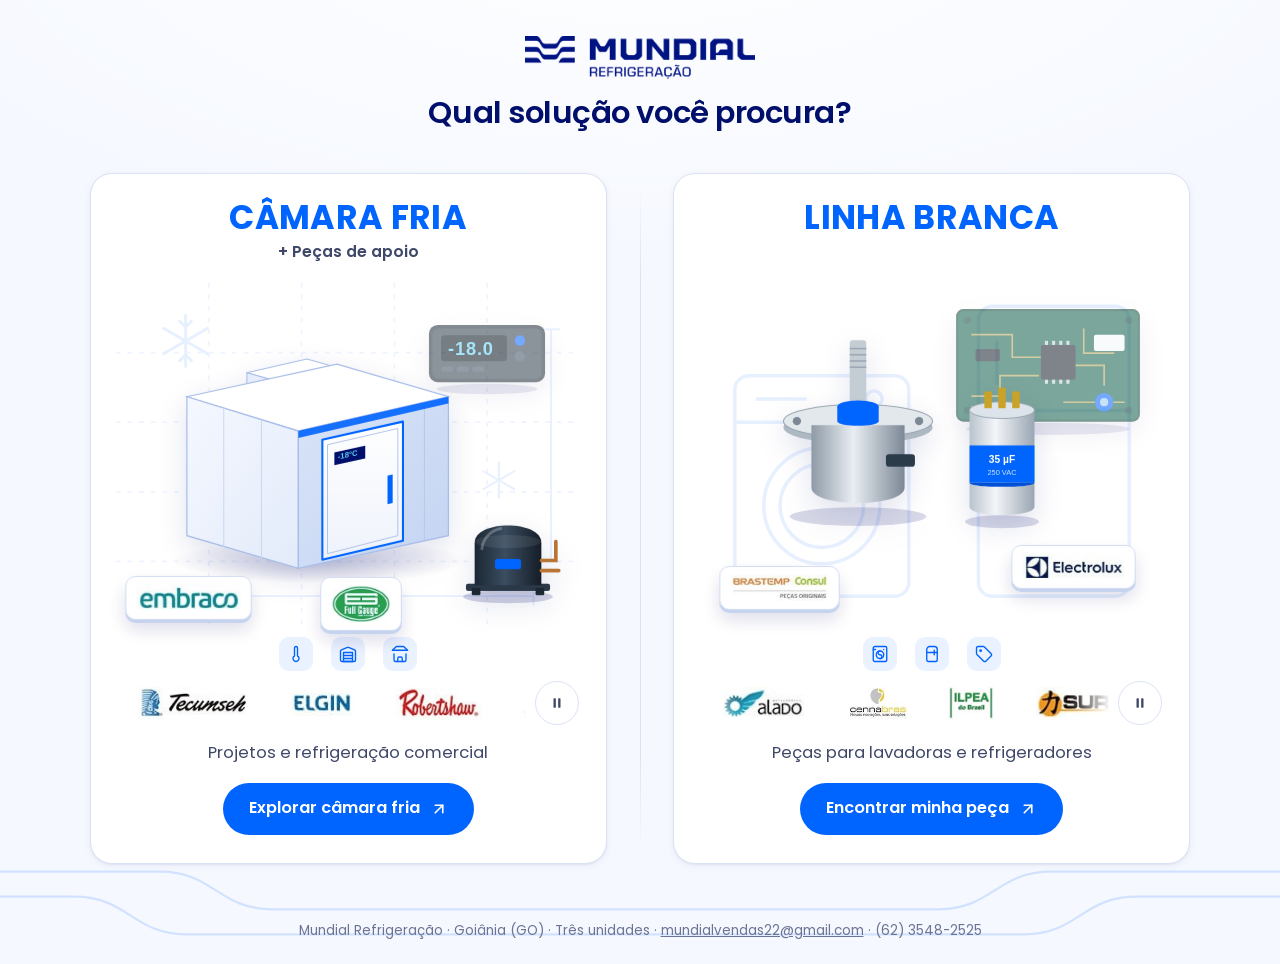
==== index.html @ 8054d8cd "Instala GTM-T6JJ5MPM e GA4 G-YPNLP0WT4K nas três páginas - Snippets do GTM (head + noscript) e do gt" ====
<!doctype html>
<html lang="pt-BR">
<head>
  <meta charset="utf-8">
  <!-- Google Tag Manager -->
  <script>(function(w,d,s,l,i){w[l]=w[l]||[];w[l].push({'gtm.start':
  new Date().getTime(),event:'gtm.js'});var f=d.getElementsByTagName(s)[0],
  j=d.createElement(s),dl=l!='dataLayer'?'&l='+l:'';j.async=true;j.src=
  'https://www.googletagmanager.com/gtm.js?id='+i+dl;f.parentNode.insertBefore(j,f);
  })(window,document,'script','dataLayer','GTM-T6JJ5MPM');</script>
  <!-- End Google Tag Manager -->
  <!-- Google tag (gtag.js) -->
  <script async src="https://www.googletagmanager.com/gtag/js?id=G-YPNLP0WT4K"></script>
  <script>
    window.dataLayer = window.dataLayer || [];
    function gtag(){dataLayer.push(arguments);}
    gtag('js', new Date());

    gtag('config', 'G-YPNLP0WT4K');
  </script>
  <meta name="viewport" content="width=device-width, initial-scale=1">
  <title>Mundial Refrigeração | Câmara fria e peças de linha branca em Goiânia</title>
  <meta name="description" content="Mundial Refrigeração: câmara fria, peças de apoio para refrigeração comercial e peças de linha branca em Goiânia.">
  <meta name="robots" content="noindex, nofollow">
  <meta name="theme-color" content="#0064FF">
  <link rel="canonical" href="https://produto.mundialrefrigeracaogo.com.br/">
  <meta property="og:type" content="website">
  <meta property="og:locale" content="pt_BR">
  <meta property="og:site_name" content="Mundial Refrigeração">
  <meta property="og:title" content="Mundial Refrigeração | Câmara fria e peças de linha branca em Goiânia">
  <meta property="og:description" content="Mundial Refrigeração: câmara fria, peças de apoio para refrigeração comercial e peças de linha branca em Goiânia.">
  <meta property="og:url" content="https://produto.mundialrefrigeracaogo.com.br/">
  <meta property="og:image" content="https://produto.mundialrefrigeracaogo.com.br/assets/img/og/mundial.jpg">
  <meta property="og:image:width" content="1200">
  <meta property="og:image:height" content="630">
  <meta property="og:image:alt" content="Câmara fria e peças de linha branca da Mundial Refrigeração">
  <meta name="twitter:card" content="summary_large_image">
  <link rel="icon" href="favicon.ico" sizes="48x48">
  <link rel="apple-touch-icon" href="apple-touch-icon.png">
  <link rel="preload" href="assets/fonts/poppins-latin-600-normal.woff2" as="font" type="font/woff2" crossorigin>
  <link rel="preload" href="assets/fonts/poppins-latin-700-normal.woff2" as="font" type="font/woff2" crossorigin>
  <link rel="stylesheet" href="assets/css/base.css?v=202609301239">
  <link rel="stylesheet" href="assets/css/escolha.css?v=202609301239">
  <script type="application/ld+json">
  {
    "@context": "https://schema.org",
    "@graph": [
      {
        "@type": "Organization",
        "@id": "https://produto.mundialrefrigeracaogo.com.br/#organizacao",
        "name": "Mundial Refrigeração",
        "url": "https://www.mundialrefrigeracaogo.com.br/",
        "logo": "https://produto.mundialrefrigeracaogo.com.br/assets/logo-mundial.png",
        "email": "mundialvendas22@gmail.com",
        "telephone": "+55 62 3548-2525",
        "address": {
          "@type": "PostalAddress",
          "addressLocality": "Goiânia",
          "addressRegion": "GO",
          "addressCountry": "BR"
        }
      },
      {
        "@type": "WebPage",
        "@id": "https://produto.mundialrefrigeracaogo.com.br/#pagina",
        "url": "https://produto.mundialrefrigeracaogo.com.br/",
        "name": "Mundial Refrigeração | Câmara fria e peças de linha branca em Goiânia",
        "description": "Mundial Refrigeração: câmara fria, peças de apoio para refrigeração comercial e peças de linha branca em Goiânia.",
        "inLanguage": "pt-BR",
        "publisher": {
          "@id": "https://produto.mundialrefrigeracaogo.com.br/#organizacao"
        }
      }
    ]
  }
  </script>
</head>
<body class="escolha">
<!-- Google Tag Manager (noscript) -->
<noscript><iframe src="https://www.googletagmanager.com/ns.html?id=GTM-T6JJ5MPM"
height="0" width="0" hidden title="Google Tag Manager"></iframe></noscript>
<!-- End Google Tag Manager (noscript) -->

  <header class="top">
    <img class="top-logo" src="assets/logo-mundial.png" width="552" height="104" alt="Mundial Refrigeração">
    <!-- COPY -->
    <h1 class="top-q">Qual solução você procura?</h1>
  </header>

  <main class="choices" id="escolha">

    <!-- ================= CÂMARA FRIA + PEÇAS DE APOIO ================= -->
    <article class="choice choice--camara">
      <a class="choice-link" href="camaras-frias/" data-keep-params data-categoria="camara-fria">
        <div class="choice-head">
          <!-- COPY -->
          <h2 class="choice-title">Câmara fria</h2>
          <span class="choice-sub">+ Peças de apoio</span>
        </div>

        <div class="scene" aria-hidden="true">
          <div class="scene-in">
            <div class="tilt">
              <div class="layer layer-bg"><div class="px" data-px="6">
                <img src="assets/img/tecnico.svg" width="400" height="300" alt="" class="bg-art">
              </div></div>

              <div class="layer layer-mid"><div class="px" data-px="12">
                <img src="assets/img/controlador.svg" width="150" height="90" alt="" class="art art-controlador">
              </div></div>

              <div class="layer layer-main"><div class="px" data-px="18"><div class="main-in">
                <img src="assets/img/camara-fria.svg" width="400" height="330" alt="" class="art art-camara" fetchpriority="high">
                <img src="assets/img/compressor.svg" width="160" height="150" alt="" class="art art-compressor">
                <span class="plate plate--a"><img src="assets/marcas/embraco.png" width="134" height="36" alt=""></span>
                <span class="plate plate--b"><img src="assets/marcas/full-gauge.png" width="143" height="92" alt=""></span>
                <span class="tag tag--1">Projetos</span>
                <span class="tag tag--2">Peças de apoio</span>
              </div></div></div>
            </div>
          </div>
          <ul class="symbols reveal">
            <li><svg viewBox="0 0 24 24"><path d="M14 4v10.54a4 4 0 1 1-4 0V4a2 2 0 0 1 4 0Z"/></svg></li>
            <li><svg viewBox="0 0 24 24"><path d="M22 8.35V20a2 2 0 0 1-2 2H4a2 2 0 0 1-2-2V8.35A2 2 0 0 1 3.26 6.5l8-3.2a2 2 0 0 1 1.48 0l8 3.2A2 2 0 0 1 22 8.35Z"/><path d="M6 18h12"/><path d="M6 14h12"/><rect width="12" height="12" x="6" y="10"/></svg></li>
            <li><svg viewBox="0 0 24 24"><path d="m2 7 4.41-4.41A2 2 0 0 1 7.83 2h8.34a2 2 0 0 1 1.42.59L22 7"/><path d="M4 12v8a2 2 0 0 0 2 2h12a2 2 0 0 0 2-2v-8"/><path d="M15 22v-4a2 2 0 0 0-2-2h-2a2 2 0 0 0-2 2v4"/><path d="M2 7h20"/></svg></li>
          </ul>
        </div>

        <!-- COPY -->
        <p class="choice-id">Projetos e refrigeração comercial</p>
        <span class="choice-cta">Explorar câmara fria
          <svg viewBox="0 0 24 24" aria-hidden="true"><path d="M7 7h10v10"/><path d="M7 17 17 7"/></svg>
        </span>
      </a>

      <div class="brands" data-brands>
        <div class="brands-viewport">
          <div class="brands-track">
            <ul class="brands-set">
              <li><img src="assets/marcas/tecumseh.png" width="129" height="39" alt="Tecumseh"></li>
              <li><img src="assets/marcas/elgin.png" width="65" height="26" alt="Elgin"></li>
              <li><img src="assets/marcas/robertshaw.png" width="102" height="40" alt="Robertshaw"></li>
              <li><img src="assets/marcas/venti-delta.png" width="93" height="92" alt="Venti-Delta"></li>
            </ul>
          </div>
        </div>
        <button class="brands-toggle" type="button" aria-pressed="false" aria-label="Pausar movimento das marcas">
          <svg class="i-pause" viewBox="0 0 24 24" aria-hidden="true"><rect x="14" y="4" width="4" height="16" rx="1"/><rect x="6" y="4" width="4" height="16" rx="1"/></svg>
          <svg class="i-play" viewBox="0 0 24 24" aria-hidden="true"><polygon points="6 3 20 12 6 21 6 3"/></svg>
        </button>
      </div>
    </article>

    <!-- ================= LINHA BRANCA ================= -->
    <article class="choice choice--linha">
      <a class="choice-link" href="linha-branca/" data-keep-params data-categoria="linha-branca">
        <div class="choice-head">
          <!-- COPY -->
          <h2 class="choice-title">Linha branca</h2>
          <span class="choice-sub" aria-hidden="true">&nbsp;</span>
        </div>

        <div class="scene" aria-hidden="true">
          <div class="scene-in">
            <div class="tilt">
              <div class="layer layer-bg"><div class="px" data-px="6">
                <img src="assets/img/silhuetas.svg" width="400" height="300" alt="" class="bg-art">
              </div></div>

              <div class="layer layer-mid"><div class="px" data-px="12">
                <img src="assets/img/placa.svg" width="190" height="130" alt="" class="art art-placa">
              </div></div>

              <div class="layer layer-main"><div class="px" data-px="18"><div class="main-in">
                <img src="assets/img/mecanismo.svg" width="170" height="190" alt="" class="art art-mecanismo">
                <img src="assets/img/capacitor.svg" width="110" height="170" alt="" class="art art-capacitor">
                <span class="plate plate--a"><img src="assets/marcas/brastemp-consul.png" width="155" height="44" alt=""></span>
                <span class="plate plate--b"><img src="assets/marcas/electrolux.png" width="135" height="37" alt=""></span>
                <span class="tag tag--1">Lavadoras</span>
                <span class="tag tag--2">Refrigeradores</span>
              </div></div></div>
            </div>
          </div>
          <ul class="symbols reveal">
            <li><svg viewBox="0 0 24 24"><path d="M3 6h3"/><path d="M17 6h.01"/><rect width="18" height="20" x="3" y="2" rx="2"/><circle cx="12" cy="13" r="5"/><path d="M12 18a2.5 2.5 0 0 0 0-5 2.5 2.5 0 0 1 0-5"/></svg></li>
            <li><svg viewBox="0 0 24 24"><path d="M5 6a4 4 0 0 1 4-4h6a4 4 0 0 1 4 4v14a2 2 0 0 1-2 2H7a2 2 0 0 1-2-2V6Z"/><path d="M5 10h14"/><path d="M15 7v6"/></svg></li>
            <li><svg viewBox="0 0 24 24"><path d="M12.586 2.586A2 2 0 0 0 11.172 2H4a2 2 0 0 0-2 2v7.172a2 2 0 0 0 .586 1.414l8.704 8.704a2.426 2.426 0 0 0 3.42 0l6.58-6.58a2.426 2.426 0 0 0 0-3.42z"/><circle cx="7.5" cy="7.5" r="1"/></svg></li>
          </ul>
        </div>

        <!-- COPY -->
        <p class="choice-id">Peças para lavadoras e refrigeradores</p>
        <span class="choice-cta">Encontrar minha peça
          <svg viewBox="0 0 24 24" aria-hidden="true"><path d="M7 7h10v10"/><path d="M7 17 17 7"/></svg>
        </span>
      </a>

      <div class="brands" data-brands>
        <div class="brands-viewport">
          <div class="brands-track">
            <ul class="brands-set">
              <li><img src="assets/marcas/alado.png" width="94" height="37" alt="Alado"></li>
              <li><img src="assets/marcas/cennabras.png" width="110" height="62" alt="Cennabras"></li>
              <li><img src="assets/marcas/ilpea.png" width="110" height="82" alt="Ilpea do Brasil"></li>
              <li><img src="assets/marcas/suryha.png" width="141" height="37" alt="Suryha"></li>
            </ul>
          </div>
        </div>
        <button class="brands-toggle" type="button" aria-pressed="false" aria-label="Pausar movimento das marcas">
          <svg class="i-pause" viewBox="0 0 24 24" aria-hidden="true"><rect x="14" y="4" width="4" height="16" rx="1"/><rect x="6" y="4" width="4" height="16" rx="1"/></svg>
          <svg class="i-play" viewBox="0 0 24 24" aria-hidden="true"><polygon points="6 3 20 12 6 21 6 3"/></svg>
        </button>
      </div>
    </article>
  </main>

  <footer class="foot">
    <p>Mundial Refrigeração · Goiânia (GO) · Três unidades · <a href="mailto:mundialvendas22@gmail.com">mundialvendas22@gmail.com</a> · (62) 3548-2525</p>
  </footer>

  <script src="assets/js/mundial.js?v=202609301239" defer></script>
  <script src="assets/js/escolha.js?v=202609301239" defer></script>
</body>
</html>
---- assets/css/base.css ----
/* Mundial Refrigeração — tokens e base compartilhada */

/* Poppins hospedada localmente (subset latino, licença OFL em ../fonts/OFL.txt) */
@font-face { font-family: "Poppins"; font-style: normal; font-weight: 400; font-display: swap; src: url("../fonts/poppins-latin-400-normal.woff2") format("woff2"); unicode-range: U+0000-00FF, U+0131, U+0152-0153, U+02BB-02BC, U+02C6, U+02DA, U+02DC, U+0304, U+0308, U+0329, U+2000-206F, U+20AC, U+2122, U+2191, U+2193, U+2212, U+2215, U+FEFF, U+FFFD; }
@font-face { font-family: "Poppins"; font-style: normal; font-weight: 500; font-display: swap; src: url("../fonts/poppins-latin-500-normal.woff2") format("woff2"); unicode-range: U+0000-00FF, U+0131, U+0152-0153, U+02BB-02BC, U+02C6, U+02DA, U+02DC, U+0304, U+0308, U+0329, U+2000-206F, U+20AC, U+2122, U+2191, U+2193, U+2212, U+2215, U+FEFF, U+FFFD; }
@font-face { font-family: "Poppins"; font-style: normal; font-weight: 600; font-display: swap; src: url("../fonts/poppins-latin-600-normal.woff2") format("woff2"); unicode-range: U+0000-00FF, U+0131, U+0152-0153, U+02BB-02BC, U+02C6, U+02DA, U+02DC, U+0304, U+0308, U+0329, U+2000-206F, U+20AC, U+2122, U+2191, U+2193, U+2212, U+2215, U+FEFF, U+FFFD; }
@font-face { font-family: "Poppins"; font-style: normal; font-weight: 700; font-display: swap; src: url("../fonts/poppins-latin-700-normal.woff2") format("woff2"); unicode-range: U+0000-00FF, U+0131, U+0152-0153, U+02BB-02BC, U+02C6, U+02DA, U+02DC, U+0304, U+0308, U+0329, U+2000-206F, U+20AC, U+2122, U+2191, U+2193, U+2212, U+2215, U+FEFF, U+FFFD; }

:root {
  --primary: #0064FF;
  --primary-deep: #0050D6;
  --primary-ink: #000F6B;
  --navy: #001382;
  --accent: #4D94FF;
  --ice: #EAF1FF;
  --ice-2: #D2E1FF;
  --bg: #F5F8FF;
  --surface: #FFFFFF;
  --t1: #0A1033;
  --t2: #3F4868;
  --t3: #6C7494;
  --border: #DAE2F3;
  --wa: #15803D;      /* contraste 5,0:1 com texto branco (WCAG AA) */
  --wa-deep: #12733A;

  --font-title: "Poppins", system-ui, -apple-system, "Segoe UI", Roboto, sans-serif;
  --font-body: "Poppins", system-ui, -apple-system, "Segoe UI", Roboto, sans-serif;

  --radius: 14px;
  --radius-lg: 22px;
  --shadow-sm: 0 1px 2px rgba(0, 15, 107, .06), 0 2px 8px rgba(0, 15, 107, .05);
  --shadow-md: 0 6px 24px rgba(0, 15, 107, .09);
  --ease: cubic-bezier(.22, .8, .26, 1);
}

*, *::before, *::after { box-sizing: border-box; }
html { -webkit-text-size-adjust: 100%; scroll-behavior: smooth; }
body {
  margin: 0;
  background: var(--bg);
  color: var(--t1);
  font-family: var(--font-body);
  font-size: 16px;
  line-height: 1.65;
  -webkit-font-smoothing: antialiased;
  overflow-x: hidden;
}
img, svg { display: block; max-width: 100%; }
a { color: inherit; }
h1, h2, h3 { font-family: var(--font-title); line-height: 1.15; margin: 0; letter-spacing: -.015em; }
p { margin: 0; }
:focus-visible { outline: 3px solid var(--accent); outline-offset: 3px; border-radius: 6px; }
/* Revelação única ao rolar (Mundial.reveal): só recebe .fx-wait o que estava abaixo da dobra */
.fx-wait { opacity: 0; transform: translateY(var(--fx-y, 14px)); }
.fx-in { transition: opacity var(--fx-t, .6s) var(--ease), transform var(--fx-t, .6s) var(--ease); }
.sr-only { position: absolute; width: 1px; height: 1px; padding: 0; margin: -1px; overflow: hidden; clip: rect(0 0 0 0); white-space: nowrap; border: 0; }

@media (prefers-reduced-motion: reduce) {
  html { scroll-behavior: auto; }
  *, *::before, *::after { animation-duration: .001ms !important; animation-iteration-count: 1 !important; transition-duration: .001ms !important; }
  .fx-wait { opacity: 1; transform: none; }
}
---- assets/css/escolha.css ----
/* Página de escolha
   Mobile first: a base atende o celular (painéis empilhados); min-width amplia (768 · 1025). */
body.escolha {
  min-height: 100vh;
  min-height: 100svh;
  display: flex;
  flex-direction: column;
  background:
    radial-gradient(1200px 520px at 50% -10%, #FFFFFF 0%, rgba(255,255,255,0) 70%),
    var(--bg);
}

.top {
  width: min(1440px, 100%);
  margin: 0 auto;
  padding: clamp(20px, 3.2vw, 36px) clamp(24px, 4.4vw, 64px) clamp(14px, 2vw, 24px);
  text-align: center;
}
.top-logo { width: clamp(190px, 18vw, 250px); height: auto; margin: 0 auto 16px; }
.top-q { font-size: clamp(1.45rem, 2.4vw, 2.05rem); font-weight: 600; color: var(--primary-ink); }

/* Painéis: empilhados no celular, 50/50 a partir de 768px */
.choices {
  flex: 1;
  width: min(1440px, 100%);
  margin: 0 auto;
  padding: 0 16px 16px;
  display: grid;
  grid-template-columns: minmax(0, 1fr);
  gap: 16px;
  align-content: center;
  position: relative;
}

.choice {
  position: relative;
  display: grid;
  grid-template-columns: minmax(0, 1fr);
  grid-template-rows: auto 1fr auto auto auto;
  padding: 0;
  min-width: 0;
}

.choice-link {
  grid-row: 1 / 6;
  grid-column: 1;
  display: grid;
  grid-template-columns: minmax(0, 1fr); /* sem isso a coluna cresce com a cena e vaza da tela */
  grid-template-rows: subgrid;
  text-decoration: none;
  color: inherit;
  border-radius: var(--radius-lg);
  padding: 18px 16px 20px;
  background: var(--surface);
  border: 1px solid var(--border);
  box-shadow: var(--shadow-sm);
  transition: box-shadow .26s var(--ease), border-color .26s var(--ease);
  text-align: center;
}
.choice-link:hover, .choice-link:focus-visible { border-color: #B7CCF5; box-shadow: var(--shadow-md); }
.choice-link:focus-visible { outline-offset: 4px; }

.choice-head { grid-row: 1; }
.scene { grid-row: 2; }
.choice-id { grid-row: 4; }
.choice-cta { grid-row: 5; }
.brands { grid-row: 3; grid-column: 1; }

@supports not (grid-template-rows: subgrid) {
  .choice { display: flex; flex-direction: column; }
  .choice-link { display: flex; flex-direction: column; }
  .brands { order: 2; margin-top: 12px; }
}

.choice-title {
  font-size: clamp(1.6rem, 2.6vw, 2.3rem);
  font-weight: 700;
  color: var(--primary);
  text-transform: uppercase;
  letter-spacing: .01em;
}
.choice-sub { display: block; font-size: clamp(.98rem, 1.2vw, 1.12rem); font-weight: 600; color: var(--t2); margin-top: 2px; }

/* ---------- Cena ---------- */
.scene {
  position: relative;
  justify-content: center;
  margin: clamp(10px, 1.4vw, 18px) 0 6px;
  perspective: 1000px;
  display: flex;
  flex-direction: column;
  pointer-events: none; /* decorativos não interceptam cliques */
}
.scene-in {
  position: relative;
  height: 190px;
  width: min(100%, 300px);
  max-width: 100%;
  margin: 0 auto;
  animation: sceneIn .4s var(--ease) both;
}
@keyframes sceneIn { from { opacity: 0; transform: scale(.98); } to { opacity: 1; transform: none; } }

.tilt {
  position: absolute; inset: 0;
  transform-style: preserve-3d;
  transform: rotateX(var(--rx, 0deg)) rotateY(var(--ry, 0deg));
  transition: transform .3s var(--ease);
}
.layer { position: absolute; inset: 0; transform-style: preserve-3d; }
.layer-bg { transform: translateZ(-24px); opacity: .1; }
.layer-mid { transform: translateZ(-8px); opacity: .55; }
.layer-main { transform: translateZ(0); }
.px { position: absolute; inset: 0; transform: translate3d(0, var(--py, 0px), 0); will-change: transform; transform-style: preserve-3d; }
.main-in { position: absolute; inset: 0; transition: transform .26s var(--ease); transform-style: preserve-3d; }
.choice-link:hover .main-in, .choice-link:focus-visible .main-in { transform: translateZ(4px) scale(1.025); }

.bg-art { position: absolute; inset: 0; width: 100%; height: 100%; object-fit: contain; }
.art { position: absolute; height: auto; filter: drop-shadow(0 10px 14px rgba(0, 15, 107, .12)); }

/* composição — câmara fria */
.choice--camara .art-camara { width: 74%; left: 6%; top: 8%; }
.choice--camara .art-compressor { width: 25%; right: 3%; bottom: 7%; }
.choice--camara .art-controlador { width: 28%; right: 6%; top: 10%; }
/* composição — linha branca */
.choice--linha .art-mecanismo { width: 38%; left: 15%; top: 14%; }
.choice--linha .art-capacitor { width: 22%; left: 54%; top: 26%; }
.choice--linha .art-placa { width: 42%; right: 4%; top: 6%; }

/* Placas das marcas prioritárias (profundidade no suporte, logo intacto) */
.plate {
  position: absolute;
  display: grid; place-items: center;
  background: #FFFFFF;
  border: 1px solid #D2DDF3;
  border-radius: 10px;
  padding: 5px 8px;
  box-shadow: 0 3px 0 #C5D3EE, 0 10px 18px rgba(0, 15, 107, .14);
  transform: translateZ(22px) rotateY(-6deg);
}
.plate img { height: clamp(18px, 2.2vw, 30px); width: auto; }
.choice--camara .plate--a { left: 2%; bottom: 3%; }
.choice--camara .plate--b { left: 44%; bottom: 0; }
.choice--camara .plate--b img { height: clamp(26px, 3vw, 42px); }
.choice--linha .plate--a { left: 4%; bottom: 6%; }
.choice--linha .plate--b { right: 6%; bottom: 12%; transform: translateZ(22px) rotateY(6deg); }

/* Rótulos de progressive disclosure (espaço reservado, sem empurrar layout) */
.tag {
  position: absolute;
  font-size: .72rem; font-weight: 600; letter-spacing: .02em;
  color: var(--primary-deep);
  background: var(--ice);
  border: 1px solid var(--ice-2);
  border-radius: 999px;
  padding: 2px 8px;
  opacity: 0;
  transform: translate3d(0, 4px, 30px);
  transition: opacity .24s var(--ease), transform .24s var(--ease);
  white-space: nowrap;
}
.choice--camara .tag--1 { left: 24%; top: 6%; }
.choice--camara .tag--2 { right: 2%; bottom: 36%; }
.choice--linha .tag--1 { left: 10%; top: 8%; }
.choice--linha .tag--2 { right: 4%; top: 46%; }
.choice-link:hover .tag, .choice-link:focus-visible .tag { opacity: 1; transform: translate3d(0, 0, 30px); }
@media (hover: none) { .tag { opacity: 1; transform: translate3d(0, 0, 30px); } }

/* Símbolos discretos: entrada suave no carregamento; abaixo da dobra, revelados ao rolar (Mundial.reveal) */
.symbols { list-style: none; margin: 2px 0 0; padding: 0; display: flex; justify-content: center; gap: 12px; animation: symbolsIn .5s .15s var(--ease) backwards; }
.symbols li { width: 30px; height: 30px; border-radius: 10px; background: var(--ice); display: grid; place-items: center; }
.symbols svg { width: 18px; height: 18px; fill: none; stroke: var(--primary); stroke-width: 1.8; stroke-linecap: round; stroke-linejoin: round; }
@keyframes symbolsIn { from { opacity: 0; transform: translateY(8px); } }
.reveal { --fx-y: 8px; --fx-t: .5s; }

/* Identificação + CTA */
.choice-id { font-size: clamp(1rem, 1.3vw, 1.14rem); color: var(--t2); margin: 10px auto 12px; max-width: 40ch; }
.choice-cta {
  justify-self: center;
  display: inline-flex; align-items: center; justify-content: center; gap: 10px;
  width: 100%;
  min-height: 52px;
  padding: 0 26px;
  border-radius: 999px;
  background: var(--primary);
  color: #FFFFFF;
  font-weight: 600;
  font-size: 1.02rem;
  transition: background-color .24s var(--ease), box-shadow .24s var(--ease);
}
.choice-cta svg { width: 18px; height: 18px; fill: none; stroke: currentColor; stroke-width: 2.2; stroke-linecap: round; stroke-linejoin: round; transition: transform .24s var(--ease); }
.choice-link:hover .choice-cta, .choice-link:focus-visible .choice-cta { background: var(--primary-deep); box-shadow: 0 8px 20px rgba(0, 80, 214, .28); }
.choice-link:hover .choice-cta svg, .choice-link:focus-visible .choice-cta svg { transform: translate(3px, -3px); }

/* Cursor personalizado: só mouse, só nas áreas de escolha */
@media (hover: hover) and (pointer: fine) {
  .choice-link { cursor: url("../img/cursor.svg") 3 3, pointer; }
}

/* ---------- Faixa de marcas ---------- */
.brands {
  position: relative;
  z-index: 2;
  align-self: center;
  display: flex; align-items: center; gap: 8px;
  margin: 2px 12px 0;
}
.brands-viewport {
  flex: 1; min-width: 0; overflow: hidden;
  -webkit-mask-image: linear-gradient(90deg, transparent, #000 10%, #000 90%, transparent);
          mask-image: linear-gradient(90deg, transparent, #000 10%, #000 90%, transparent);
}
.brands-track { display: flex; width: max-content; animation: marquee var(--dur, 40s) linear infinite; }
.brands-set { list-style: none; margin: 0; padding: 0; display: flex; align-items: center; }
.brands-set li { padding: 0 12px; height: 40px; display: grid; place-items: center; }
.brands-set img { max-height: 28px; width: auto; filter: saturate(.9); }
@keyframes marquee { to { transform: translateX(-50%); } }

.choice:hover .brands-track,
.choice:focus-within .brands-track,
.brands.is-paused .brands-track,
.brands.is-off .brands-track { animation-play-state: paused; }

.brands-toggle {
  flex: none;
  width: 44px; height: 44px;
  display: grid; place-items: center;
  border: 1px solid var(--border);
  border-radius: 999px;
  background: #FFFFFF;
  color: var(--t2);
  cursor: pointer;
}
.brands-toggle:hover { color: var(--primary); border-color: #B7CCF5; }
.brands-toggle svg { width: 14px; height: 14px; fill: currentColor; }
.brands-toggle .i-play { display: none; }
.brands.is-paused .i-play { display: block; }
.brands.is-paused .i-pause { display: none; }

.foot { text-align: center; font-size: .84rem; color: var(--t3); padding: 10px 24px 22px; }
.foot a { color: inherit; }

/* ---------- A partir de 768px: grade 50/50 ---------- */
@media (min-width: 768px) {
  .choices {
    grid-template-columns: repeat(2, minmax(0, 1fr));
    gap: 0;
    padding: 0 clamp(24px, 4.4vw, 64px) clamp(16px, 2.4vw, 28px);
  }
  .choices::before { /* divisão central fina */
    content: "";
    position: absolute;
    left: 50%; top: 4%; bottom: 8%;
    width: 1px;
    background: linear-gradient(to bottom, transparent, var(--border) 15%, var(--border) 85%, transparent);
  }
  .choice { padding: 8px 12px; }
  .choice-link { padding: clamp(18px, 2vw, 28px) clamp(16px, 2vw, 28px) clamp(20px, 2.2vw, 30px); }
  /* 4:3 com altura limitada; encolhe proporcionalmente quando a coluna é estreita */
  .scene-in { height: auto; width: min(100%, calc(clamp(210px, 40vh, 380px) * 4 / 3)); aspect-ratio: 4 / 3; }
  .choice-id { margin: 14px auto 16px; }
  .choice-cta { width: auto; justify-content: normal; }
  .brands { margin: 4px clamp(18px, 2.2vw, 30px) 0; }
  .brands-set li { padding: 0 14px; height: 44px; }
  .brands-set img { max-height: 34px; }
  .symbols { gap: 18px; margin-top: 6px; }
  .symbols li { width: 34px; height: 34px; }
  .tag { font-size: .78rem; padding: 3px 10px; }
  .plate { padding: 7px 10px; }
}

/* ---------- Desktop ---------- */
@media (min-width: 1025px) {
  .choice { padding: clamp(8px, 1.4vw, 20px) clamp(14px, 2.6vw, 40px); }
  .brands-set li { padding: 0 20px; }
}

@media (prefers-reduced-motion: reduce) {
  .brands-track { animation: none; }
  .tilt, .px { transform: none !important; }
}

/* Grafismo da marca: linhas onduladas do banner/logo */
body.escolha { position: relative; }
body.escolha::before {
  content: "";
  position: absolute; left: 0; right: 0; bottom: 6px; height: 110px;
  background: var(--primary);
  -webkit-mask: url("../img/ondas.svg") center / 100% 100% no-repeat;
          mask: url("../img/ondas.svg") center / 100% 100% no-repeat;
  opacity: .14;
  pointer-events: none;
  z-index: 0;
}
.top, .choices, .foot { position: relative; z-index: 1; }
.top-logo { border-radius: 0; }
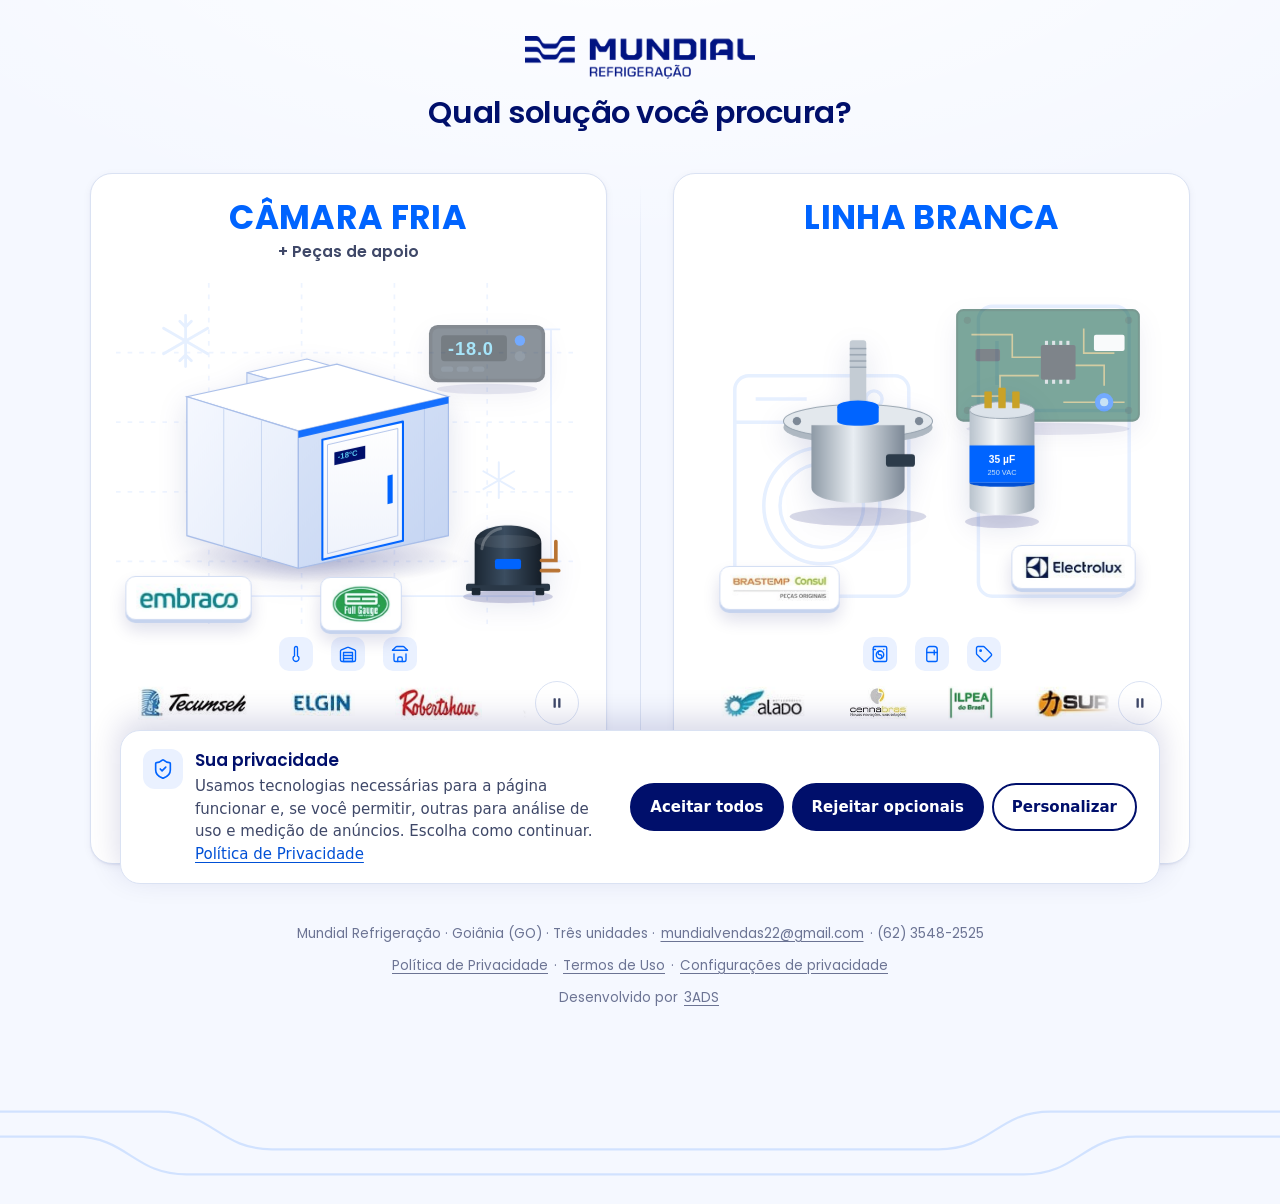
==== commit ce0d25bf: "Consentimento LGPD, páginas legais, indexação e CSP revisada - Banner e painel de preferências (Cons" ====
--- a/index.html
+++ b/index.html
@@ -2,26 +2,22 @@
 <html lang="pt-BR">
 <head>
   <meta charset="utf-8">
-  <!-- Google Tag Manager -->
-  <script>(function(w,d,s,l,i){w[l]=w[l]||[];w[l].push({'gtm.start':
-  new Date().getTime(),event:'gtm.js'});var f=d.getElementsByTagName(s)[0],
-  j=d.createElement(s),dl=l!='dataLayer'?'&l='+l:'';j.async=true;j.src=
-  'https://www.googletagmanager.com/gtm.js?id='+i+dl;f.parentNode.insertBefore(j,f);
-  })(window,document,'script','dataLayer','GTM-T6JJ5MPM');</script>
-  <!-- End Google Tag Manager -->
-  <!-- Google tag (gtag.js) -->
-  <script async src="https://www.googletagmanager.com/gtag/js?id=G-YPNLP0WT4K"></script>
+  <meta name="viewport" content="width=device-width, initial-scale=1">
   <script>
     window.dataLayer = window.dataLayer || [];
     function gtag(){dataLayer.push(arguments);}
-    gtag('js', new Date());
-
-    gtag('config', 'G-YPNLP0WT4K');
+    gtag('consent', 'default', {analytics_storage: 'denied', ad_storage: 'denied', ad_user_data: 'denied', ad_personalization: 'denied'});
+    try {
+      var c = JSON.parse(localStorage.getItem('mundial_consent'));
+      if (c && c.v === 1) {
+        gtag('consent', 'update', {analytics_storage: c.analytics ? 'granted' : 'denied', ad_storage: c.marketing ? 'granted' : 'denied', ad_user_data: c.marketing ? 'granted' : 'denied', ad_personalization: c.marketing ? 'granted' : 'denied'});
+      }
+    } catch (e) {}
   </script>
-  <meta name="viewport" content="width=device-width, initial-scale=1">
+  <!-- GTM, GA4, Clarity e Spar só são carregados por assets/js/consent.js depois do consentimento -->
   <title>Mundial Refrigeração | Câmara fria e peças de linha branca em Goiânia</title>
   <meta name="description" content="Mundial Refrigeração: câmara fria, peças de apoio para refrigeração comercial e peças de linha branca em Goiânia.">
-  <meta name="robots" content="noindex, nofollow">
+  <meta name="robots" content="index, follow, max-image-preview:large">
   <meta name="theme-color" content="#0064FF">
   <link rel="canonical" href="https://produto.mundialrefrigeracaogo.com.br/">
   <meta property="og:type" content="website">
@@ -35,12 +31,17 @@
   <meta property="og:image:height" content="630">
   <meta property="og:image:alt" content="Câmara fria e peças de linha branca da Mundial Refrigeração">
   <meta name="twitter:card" content="summary_large_image">
+  <meta name="twitter:title" content="Mundial Refrigeração | Câmara fria e peças de linha branca em Goiânia">
+  <meta name="twitter:description" content="Mundial Refrigeração: câmara fria, peças de apoio para refrigeração comercial e peças de linha branca em Goiânia.">
+  <meta name="twitter:image" content="https://produto.mundialrefrigeracaogo.com.br/assets/img/og/mundial.jpg">
+  <meta name="twitter:image:alt" content="Câmara fria e peças de linha branca da Mundial Refrigeração">
   <link rel="icon" href="favicon.ico" sizes="48x48">
   <link rel="apple-touch-icon" href="apple-touch-icon.png">
   <link rel="preload" href="assets/fonts/poppins-latin-600-normal.woff2" as="font" type="font/woff2" crossorigin>
   <link rel="preload" href="assets/fonts/poppins-latin-700-normal.woff2" as="font" type="font/woff2" crossorigin>
-  <link rel="stylesheet" href="assets/css/base.css?v=202609301239">
-  <link rel="stylesheet" href="assets/css/escolha.css?v=202609301239">
+  <link rel="stylesheet" href="assets/css/base.css?v=202610071618">
+  <link rel="stylesheet" href="assets/css/escolha.css?v=202610071618">
+  <link rel="stylesheet" href="assets/css/consent.css?v=202610071618">
   <script type="application/ld+json">
   {
     "@context": "https://schema.org",
@@ -49,12 +50,16 @@
         "@type": "Organization",
         "@id": "https://produto.mundialrefrigeracaogo.com.br/#organizacao",
         "name": "Mundial Refrigeração",
+        "legalName": "MUNDIAL REFRIGERACAO LTDA",
+        "taxID": "97.538.497/0002-19",
         "url": "https://www.mundialrefrigeracaogo.com.br/",
         "logo": "https://produto.mundialrefrigeracaogo.com.br/assets/logo-mundial.png",
         "email": "mundialvendas22@gmail.com",
         "telephone": "+55 62 3548-2525",
         "address": {
           "@type": "PostalAddress",
+          "streetAddress": "R 9, 540, Quadra 18, Lote 4/5/6, Aeroviário",
+          "postalCode": "74435-180",
           "addressLocality": "Goiânia",
           "addressRegion": "GO",
           "addressCountry": "BR"
@@ -76,11 +81,6 @@
   </script>
 </head>
 <body class="escolha">
-<!-- Google Tag Manager (noscript) -->
-<noscript><iframe src="https://www.googletagmanager.com/ns.html?id=GTM-T6JJ5MPM"
-height="0" width="0" hidden title="Google Tag Manager"></iframe></noscript>
-<!-- End Google Tag Manager (noscript) -->
-
   <header class="top">
     <img class="top-logo" src="assets/logo-mundial.png" width="552" height="104" alt="Mundial Refrigeração">
     <!-- COPY -->
@@ -216,9 +216,12 @@
 
   <footer class="foot">
     <p>Mundial Refrigeração · Goiânia (GO) · Três unidades · <a href="mailto:mundialvendas22@gmail.com">mundialvendas22@gmail.com</a> · (62) 3548-2525</p>
+    <p><a href="politica-de-privacidade/">Política de Privacidade</a> · <a href="termos-de-uso/">Termos de Uso</a> · <button type="button" class="link-btn" data-consent-open>Configurações de privacidade</button></p>
+    <p>Desenvolvido por <a href="https://3ads.com.br/" target="_blank" rel="noopener noreferrer">3ADS</a></p>
   </footer>
 
-  <script src="assets/js/mundial.js?v=202609301239" defer></script>
-  <script src="assets/js/escolha.js?v=202609301239" defer></script>
+  <script src="assets/js/mundial.js?v=202610071618" defer></script>
+  <script src="assets/js/consent.js?v=202610071618" defer></script>
+  <script src="assets/js/escolha.js?v=202610071618" defer></script>
 </body>
 </html>
--- a/assets/css/base.css
+++ b/assets/css/base.css
@@ -52,7 +52,7 @@
 :focus-visible { outline: 3px solid var(--accent); outline-offset: 3px; border-radius: 6px; }
 /* Revelação única ao rolar (Mundial.reveal): só recebe .fx-wait o que estava abaixo da dobra */
 .fx-wait { opacity: 0; transform: translateY(var(--fx-y, 14px)); }
-.fx-in { transition: opacity var(--fx-t, .6s) var(--ease), transform var(--fx-t, .6s) var(--ease); }
+.fx-in { transition: opacity var(--fx-t, .6s) var(--ease) var(--fx-d, 0s), transform var(--fx-t, .6s) var(--ease) var(--fx-d, 0s); }
 .sr-only { position: absolute; width: 1px; height: 1px; padding: 0; margin: -1px; overflow: hidden; clip: rect(0 0 0 0); white-space: nowrap; border: 0; }
 
 @media (prefers-reduced-motion: reduce) {
--- a/assets/css/escolha.css
+++ b/assets/css/escolha.css
@@ -238,7 +238,9 @@
 .brands.is-paused .i-pause { display: none; }
 
 .foot { text-align: center; font-size: .84rem; color: var(--t3); padding: 10px 24px 22px; }
-.foot a { color: inherit; }
+.foot p + p { margin-top: 4px; }
+.foot a { color: inherit; text-decoration: underline; text-underline-offset: 3px; }
+.foot a, .foot .link-btn { display: inline-block; padding: 3px 2px; }
 
 /* ---------- A partir de 768px: grade 50/50 ---------- */
 @media (min-width: 768px) {
--- a/assets/css/consent.css
+++ b/assets/css/consent.css
@@ -0,0 +1,150 @@
+/* Banner e painel de privacidade
+   Mobile first: a base é o painel inferior do celular; min-width amplia (640 · 768 · 1100).
+   Tipografia do sistema (sem fonte externa); cores e raios vêm dos tokens da LP (base.css). */
+.cc, .cc-overlay {
+  font-family: system-ui, -apple-system, BlinkMacSystemFont, "Segoe UI", Roboto, Helvetica, Arial, sans-serif;
+  font-size: 15px;
+  line-height: 1.5;
+  color: var(--t1);
+}
+.cc *, .cc-overlay * { box-sizing: border-box; }
+.cc p, .cc-overlay p { margin: 0; }
+.cc a, .cc-overlay a { color: var(--primary-deep); text-decoration: underline; text-underline-offset: 3px; }
+
+/* ---------- Banner ---------- */
+.cc {
+  position: fixed; left: 0; right: 0; bottom: 0; z-index: 80;
+  display: grid; gap: 12px;
+  max-height: 72vh; max-height: 72dvh; overflow-y: auto; overscroll-behavior: contain;
+  padding: 14px 16px calc(12px + env(safe-area-inset-bottom));
+  background: var(--surface);
+  border-top: 1px solid var(--border);
+  border-radius: 18px 18px 0 0;
+  box-shadow: 0 -10px 32px rgba(0, 15, 107, .16);
+  animation: cc-in .28s var(--ease) both;
+}
+@keyframes cc-in { from { opacity: 0; transform: translateY(12px); } to { opacity: 1; transform: none; } }
+
+/* Celular: ícone e título na mesma linha e o texto na largura toda (banner mais baixo) */
+.cc-main { display: grid; grid-template-columns: 32px minmax(0, 1fr); gap: 4px 10px; align-items: center; }
+.cc-copy { display: contents; }
+.cc-copy p { grid-column: 1 / -1; }
+.cc-ico { width: 32px; height: 32px; border-radius: 10px; display: grid; place-items: center; background: var(--ice); color: var(--primary); }
+.cc-ico svg, .cc-x svg { width: 20px; height: 20px; fill: none; stroke: currentColor; stroke-width: 1.8; stroke-linecap: round; stroke-linejoin: round; }
+.cc-title { margin: 0; font-family: var(--font-title); font-size: 1.06rem; font-weight: 600; line-height: 1.3; letter-spacing: 0; color: var(--primary-ink); }
+.cc-copy p { color: var(--t2); max-width: 70ch; }
+
+.cc-actions { display: grid; grid-template-columns: 1fr 1fr; gap: 8px; }
+.cc-actions .cc-btn--line { grid-column: 1 / -1; }
+
+/* Aceitar e rejeitar: mesmo estilo, tamanho e contraste */
+.cc-btn {
+  appearance: none; -webkit-appearance: none;
+  display: inline-flex; align-items: center; justify-content: center;
+  min-height: 46px; padding: 0 14px;
+  border-radius: 999px; border: 2px solid var(--primary-ink);
+  font: inherit; font-size: 15px; font-weight: 600; line-height: 1.2; text-align: center;
+  cursor: pointer;
+  transition: background-color .2s var(--ease), color .2s var(--ease);
+}
+.cc-btn--solid { background: var(--primary-ink); color: #FFFFFF; }
+.cc-btn--solid:hover { background: var(--navy); }
+.cc-btn--line { background: var(--surface); color: var(--primary-ink); }
+.cc-btn--line:hover { background: var(--ice); }
+.cc :focus-visible, .cc-overlay :focus-visible { outline: 3px solid var(--primary); outline-offset: 2px; }
+
+/* Convivência com a barra fixa e o botão flutuante da LP: sobem acima do banner */
+html.cc-open body { padding-bottom: var(--cc-h, 0px); }
+/* transform (e não bottom): a mudança de altura do banner não conta como deslocamento de layout (CLS) */
+.cc-open .mbar { transform: translateY(calc(-1 * var(--cc-h, 0px))); }
+.cc-open .wa-float, .cc-open .wa-float:hover { transform: translateY(calc(-1 * var(--cc-h, 0px))); }
+html.cc-lock { overflow: hidden; }
+
+/* ---------- Painel de preferências ---------- */
+.cc-overlay {
+  position: fixed; inset: 0; z-index: 90;
+  display: flex; align-items: flex-end; justify-content: center;
+  background: rgba(0, 10, 69, .55);
+}
+.cc-modal {
+  display: flex; flex-direction: column;
+  width: 100%; max-height: 92vh; max-height: 92dvh;
+  background: var(--surface);
+  border-radius: 22px 22px 0 0;
+  box-shadow: 0 -12px 40px rgba(0, 10, 69, .3);
+  animation: cc-in .28s var(--ease) both;
+}
+.cc-mhead { display: flex; align-items: center; justify-content: space-between; gap: 12px; padding: 18px 18px 12px; border-bottom: 1px solid var(--border); }
+.cc-mhead h2 { margin: 0; font-family: var(--font-title); font-size: 1.15rem; font-weight: 600; line-height: 1.3; letter-spacing: 0; color: var(--primary-ink); }
+.cc-mhead h2:focus { outline: none; }
+.cc-x { flex: none; width: 44px; height: 44px; display: grid; place-items: center; padding: 0; border: 0; border-radius: 999px; background: transparent; color: var(--primary-ink); cursor: pointer; }
+.cc-x:hover { background: var(--ice); }
+
+.cc-mbody { flex: 1; overflow-y: auto; overscroll-behavior: contain; padding: 16px 18px; display: grid; gap: 14px; align-content: start; }
+.cc-mbody > p { color: var(--t2); }
+.cc-cat { border: 1px solid var(--border); border-radius: var(--radius); padding: 14px 16px; display: grid; gap: 8px; }
+.cc-cat p { color: var(--t2); }
+.cc-cat-head { display: flex; align-items: center; justify-content: space-between; gap: 12px; }
+.cc-cat-head h3 { margin: 0; font-family: var(--font-title); font-size: 1rem; font-weight: 600; line-height: 1.3; letter-spacing: 0; color: var(--primary-ink); }
+.cc-always { flex: none; padding: 4px 10px; border-radius: 999px; background: var(--ice); color: var(--primary-ink); font-size: .85rem; font-weight: 600; }
+
+/* Interruptor */
+.cc-switch { position: relative; flex: none; display: inline-flex; align-items: center; gap: 10px; cursor: pointer; font-size: .9rem; font-weight: 600; color: var(--t2); }
+.cc-switch input { position: absolute; inset: 0; width: 100%; height: 100%; margin: 0; opacity: 0; cursor: pointer; }
+.cc-track { position: relative; flex: none; width: 48px; height: 28px; border-radius: 999px; background: var(--t3); transition: background-color .2s var(--ease); }
+.cc-track::after { content: ""; position: absolute; top: 3px; left: 3px; width: 22px; height: 22px; border-radius: 50%; background: #FFFFFF; transition: transform .2s var(--ease); }
+.cc-switch input:checked + .cc-track { background: var(--primary-ink); }
+.cc-switch input:checked + .cc-track::after { transform: translateX(20px); }
+.cc-switch input:focus-visible + .cc-track { outline: 3px solid var(--primary); outline-offset: 2px; }
+.cc-state { min-width: 6.2em; }
+
+.cc-det summary { cursor: pointer; font-weight: 600; color: var(--primary-deep); padding: 6px 0; }
+.cc-det[open] summary { margin-bottom: 6px; }
+.cc-item { margin: 0 0 10px; padding: 10px 12px; background: var(--bg); border: 1px solid var(--border); border-radius: 10px; display: grid; gap: 6px; font-size: .9rem; }
+.cc-item div { display: grid; gap: 0; }
+.cc-item dt { font-weight: 600; color: var(--t2); font-size: .78rem; text-transform: uppercase; letter-spacing: .04em; }
+.cc-item dd { margin: 0; color: var(--t1); overflow-wrap: anywhere; }
+
+.cc-mfoot { display: grid; gap: 8px; padding: 14px 18px calc(14px + env(safe-area-inset-bottom)); border-top: 1px solid var(--border); }
+
+@media (min-width: 640px) {
+  .cc-main { grid-template-columns: 40px minmax(0, 1fr); gap: 0 12px; align-items: start; }
+  .cc-copy { display: block; }
+  .cc-ico { width: 40px; height: 40px; border-radius: 12px; }
+  .cc-ico svg { width: 22px; height: 22px; }
+  .cc-title { margin-bottom: 4px; }
+  .cc-btn { min-height: 48px; padding: 0 18px; }
+  .cc-actions { grid-template-columns: repeat(3, auto); justify-content: end; }
+  .cc-actions .cc-btn--line { grid-column: auto; }
+  .cc-mfoot { grid-template-columns: repeat(3, 1fr); }
+}
+
+@media (min-width: 768px) {
+  .cc {
+    left: 50%; right: auto; bottom: 16px;
+    width: min(1040px, calc(100% - 32px));
+    transform: translateX(-50%);
+    border: 1px solid var(--border); border-radius: 20px;
+    padding: 18px 22px;
+    animation-name: cc-in-c;
+  }
+  .cc-overlay { align-items: center; }
+  .cc-modal { width: min(680px, calc(100% - 32px)); max-height: 86vh; max-height: 86dvh; border-radius: 22px; }
+  .cc-mhead { padding: 20px 24px 14px; }
+  .cc-mbody { padding: 18px 24px; }
+  .cc-mfoot { padding: 16px 24px; }
+}
+@keyframes cc-in-c { from { opacity: 0; transform: translate(-50%, 12px); } to { opacity: 1; transform: translateX(-50%); } }
+
+@media (min-width: 1100px) {
+  .cc { grid-template-columns: minmax(0, 1fr) auto; align-items: center; gap: 24px; }
+}
+
+/* Link de rodapé que reabre as preferências */
+.link-btn { appearance: none; -webkit-appearance: none; padding: 0; border: 0; background: none; color: inherit; font: inherit; text-align: inherit; text-decoration: underline; text-underline-offset: 3px; cursor: pointer; }
+.ftr .link-btn { color: #D2DDF3; text-decoration: none; }
+.ftr .link-btn:hover { text-decoration: underline; }
+
+@media (prefers-reduced-motion: reduce) {
+  .cc, .cc-modal { animation: none; }
+}
